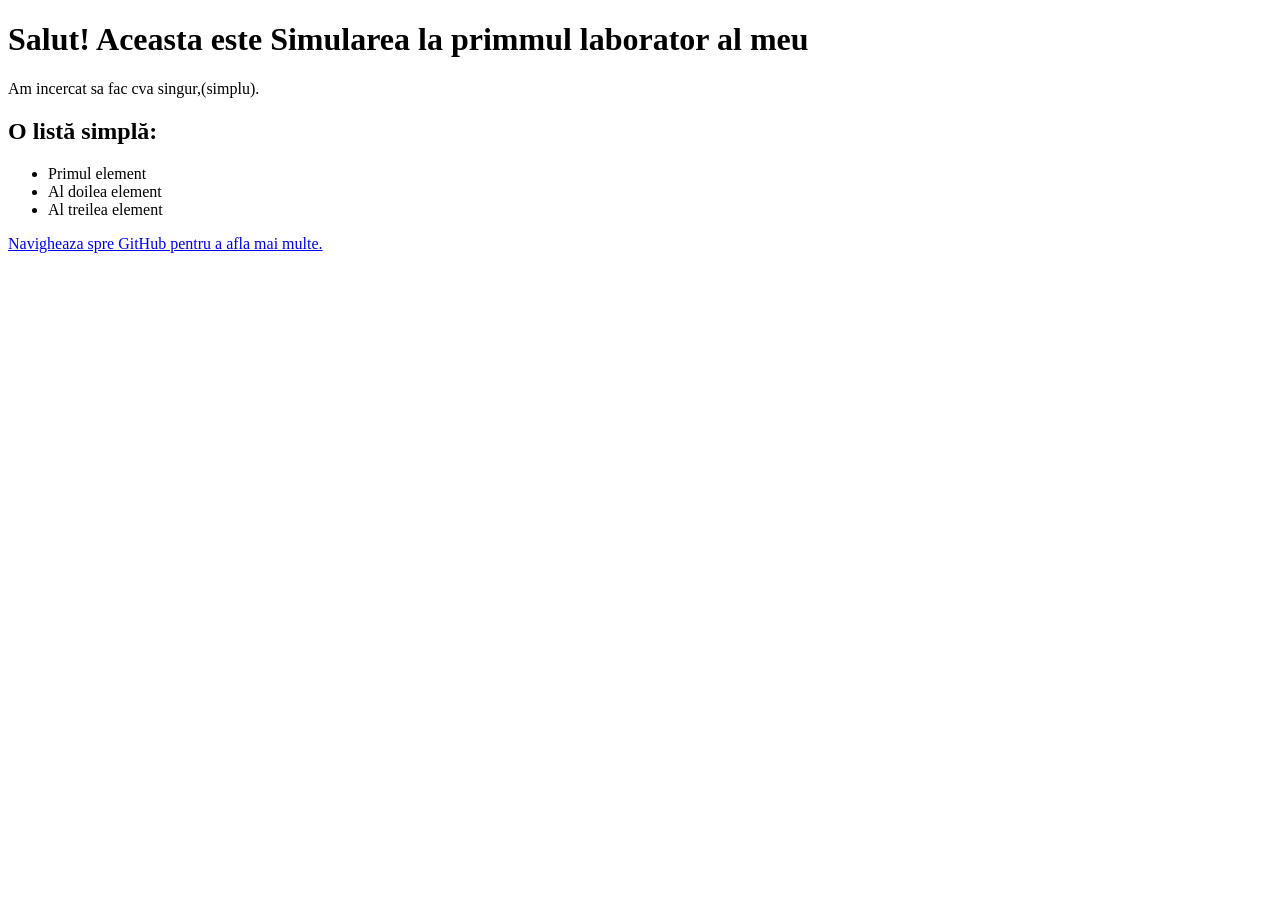
==== laborator 1/index.html @ 3f0987c6 "laboratoarul 1" ====
<!DOCTYPE html>
<html lang="ro">
<head>
    <meta charset="UTF-8">
    <meta name="viewport" content="width=device-width, initial-scale=1.0">
    <title>Pagina Mea</title>
</head>
<body>

    <h1>Salut! Aceasta este Simularea la primmul laborator al meu</h1>
    <p>Am incercat sa fac cva singur,(simplu).</p>

    <h2>O listă simplă:</h2>
    <ul>
        <li>Primul element</li>
        <li>Al doilea element</li>
        <li>Al treilea element</li>
    </ul>

    <a href="https://github.com">Navigheaza spre GitHub pentru a afla mai multe.</a>

</body>
</html>
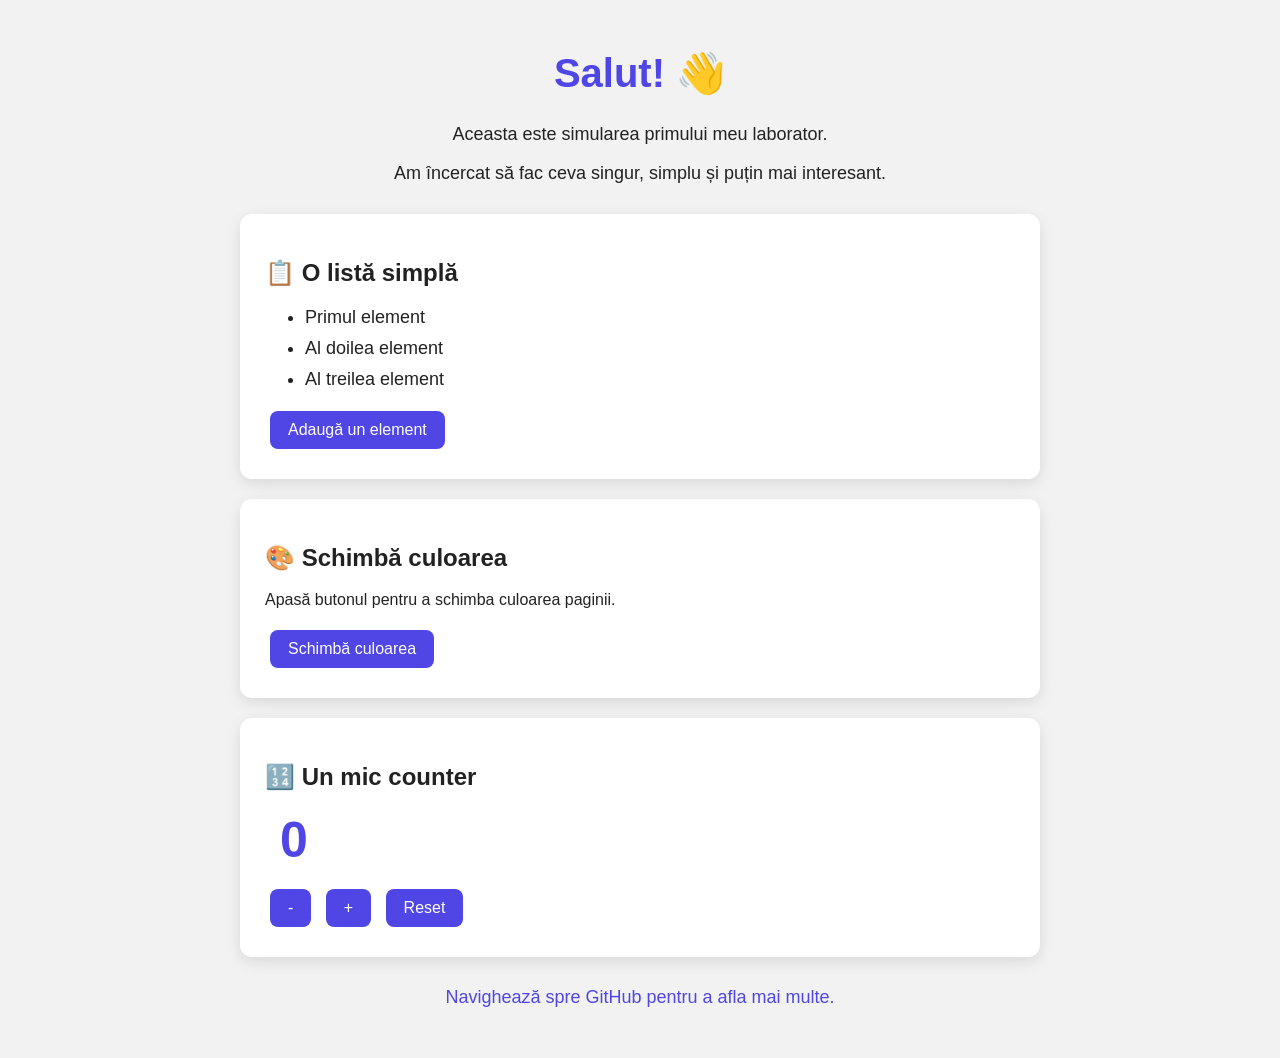
==== commit 989dc239: "Basic code skills" ====
--- a/laborator 1/index.html
+++ b/laborator 1/index.html
@@ -4,21 +4,80 @@
 <head>
     <meta charset="UTF-8">
     <meta name="viewport" content="width=device-width, initial-scale=1.0">
+
     <title>Pagina Mea</title>
+
+    <link rel="stylesheet" href="index.css">
 </head>
+
 <body>
 
-    <h1>Salut! Aceasta este Simularea la primmul laborator al meu</h1>
-    <p>Am incercat sa fac cva singur,(simplu).</p>
+    <div class="container">
 
-    <h2>O listă simplă:</h2>
-    <ul>
-        <li>Primul element</li>
-        <li>Al doilea element</li>
-        <li>Al treilea element</li>
-    </ul>
+        <header>
+            <h1>Salut! 👋</h1>
 
-    <a href="https://github.com">Navigheaza spre GitHub pentru a afla mai multe.</a>
+            <p>
+                Aceasta este simularea primului meu laborator.
+            </p>
+
+            <p>
+                Am încercat să fac ceva singur, simplu și puțin mai interesant.
+            </p>
+        </header>
+
+
+        <section class="card">
+            <h2>📋 O listă simplă</h2>
+
+            <ul id="lista">
+                <li>Primul element</li>
+                <li>Al doilea element</li>
+                <li>Al treilea element</li>
+            </ul>
+
+            <button id="addButton">
+                Adaugă un element
+            </button>
+        </section>
+
+
+        <section class="card">
+            <h2>🎨 Schimbă culoarea</h2>
+
+            <p>
+                Apasă butonul pentru a schimba culoarea paginii.
+            </p>
+
+            <button id="colorButton">
+                Schimbă culoarea
+            </button>
+        </section>
+
+
+        <section class="card">
+            <h2>🔢 Un mic counter</h2>
+
+            <div id="counter">0</div>
+
+            <button id="minusButton">-</button>
+            <button id="plusButton">+</button>
+            <button id="resetButton">Reset</button>
+        </section>
+
+
+        <footer>
+            <a
+                href="https://github.com"
+                target="_blank"
+            >
+                Navighează spre GitHub pentru a afla mai multe.
+            </a>
+        </footer>
+
+    </div>
+
+    <script src="index.js"></script>
 
 </body>
-</html>+</html>
--- a/laborator 1/index.css
+++ b/laborator 1/index.css
@@ -0,0 +1,146 @@
+/* Stilul general al paginii */
+
+* {
+    box-sizing: border-box;
+}
+
+body {
+    margin: 0;
+    padding: 0;
+
+    font-family: Arial, sans-serif;
+
+    background-color: #f2f2f2;
+    color: #222;
+
+    transition: 0.4s;
+}
+
+
+/* Containerul principal */
+
+.container {
+    width: 90%;
+    max-width: 800px;
+
+    margin: 50px auto;
+}
+
+
+/* Titlul */
+
+header {
+    text-align: center;
+    margin-bottom: 30px;
+}
+
+h1 {
+    color: #4f46e5;
+    font-size: 40px;
+}
+
+header p {
+    font-size: 18px;
+}
+
+
+/* Cardurile */
+
+.card {
+    background-color: white;
+
+    padding: 25px;
+    margin-bottom: 20px;
+
+    border-radius: 12px;
+
+    box-shadow: 0 5px 15px rgba(0, 0, 0, 0.1);
+
+    transition: 0.3s;
+}
+
+.card:hover {
+    transform: translateY(-3px);
+}
+
+
+/* Lista */
+
+li {
+    margin: 10px 0;
+    font-size: 18px;
+}
+
+
+/* Butoane */
+
+button {
+    padding: 10px 18px;
+
+    border: none;
+    border-radius: 8px;
+
+    background-color: #4f46e5;
+    color: white;
+
+    font-size: 16px;
+
+    cursor: pointer;
+
+    margin: 5px;
+
+    transition: 0.2s;
+}
+
+button:hover {
+    background-color: #3730a3;
+    transform: scale(1.05);
+}
+
+
+/* Counter */
+
+#counter {
+    font-size: 50px;
+    font-weight: bold;
+
+    color: #4f46e5;
+
+    margin: 15px;
+}
+
+
+/* Link */
+
+footer {
+    text-align: center;
+    margin-top: 30px;
+}
+
+footer a {
+    color: #4f46e5;
+    text-decoration: none;
+
+    font-size: 18px;
+}
+
+footer a:hover {
+    text-decoration: underline;
+}
+
+
+/* Stil pentru culoarea alternativă */
+
+.dark {
+    background-color: #18181b;
+    color: white;
+}
+
+.dark .card {
+    background-color: #27272a;
+}
+
+.dark h1,
+.dark #counter {
+    color: #818cf8;
+}
